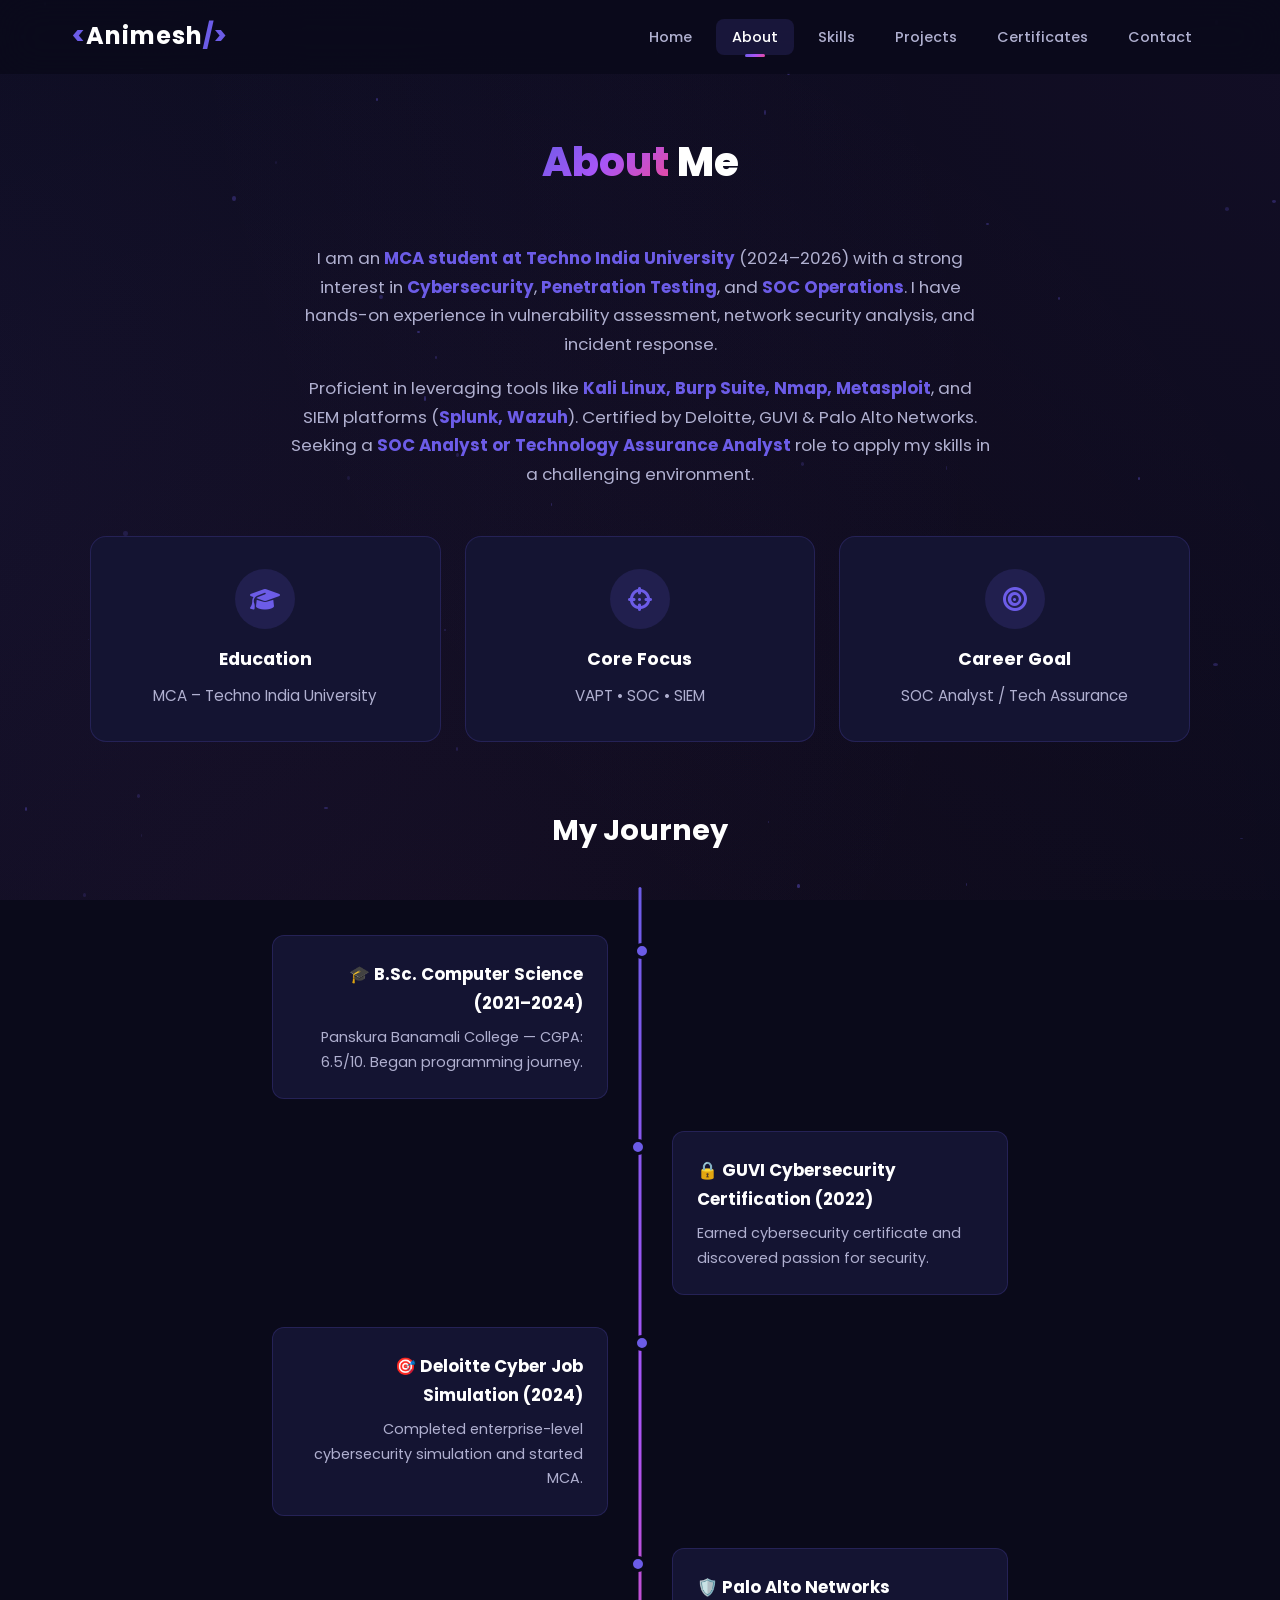
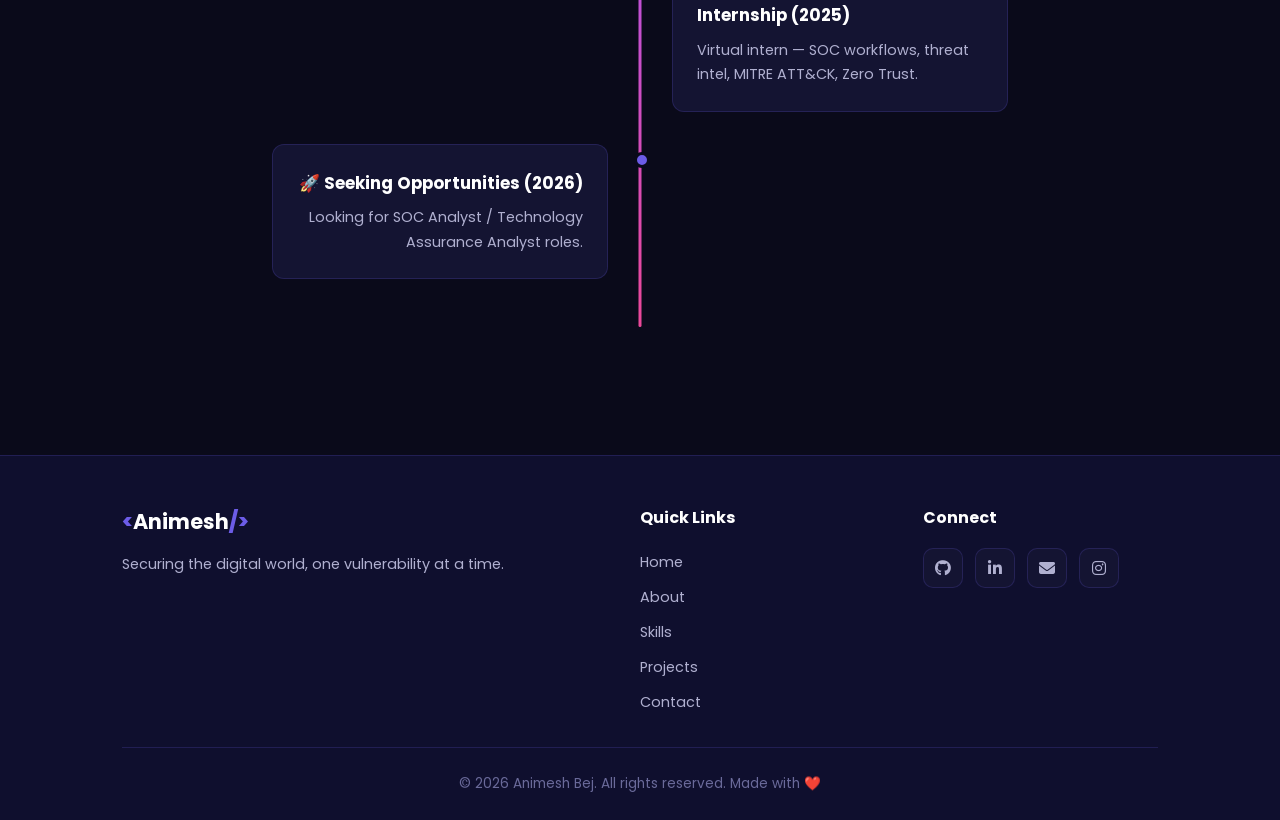
==== about.html @ 4a4074b8 "Initial commit - Animesh Bej Portfolio" ====
<!DOCTYPE html>
<html lang="en">
<head>
    <meta charset="UTF-8">
    <meta name="viewport" content="width=device-width, initial-scale=1.0">
    <title>About | Animesh Bej</title>
    <link rel="stylesheet" href="assets/css/style.css">
    <link rel="stylesheet" href="https://cdnjs.cloudflare.com/ajax/libs/font-awesome/6.5.1/css/all.min.css">
    <link href="https://fonts.googleapis.com/css2?family=Poppins:wght@300;400;500;600;700;800&display=swap" rel="stylesheet">
</head>
<body>
    <div id="particles"></div>

    <!-- Navigation -->
    <nav class="navbar" id="navbar">
        <div class="nav-container">
            <a href="index.html" class="nav-logo">
                <span class="logo-bracket">&lt;</span>Animesh<span class="logo-bracket">/&gt;</span>
            </a>
            <ul class="nav-links" id="navLinks">
                <li><a href="index.html">Home</a></li>
                <li><a href="about.html" class="active">About</a></li>
                <li><a href="skills.html">Skills</a></li>
                <li><a href="projects.html">Projects</a></li>
                <li><a href="certificates.html">Certificates</a></li>
                <li><a href="contact.html">Contact</a></li>
            </ul>
            <div class="hamburger" id="hamburger">
                <span></span>
                <span></span>
                <span></span>
            </div>
        </div>
    </nav>

    <!-- About Section -->
    <section class="page-section">
        <div class="section-container">
            <h1 class="section-title" data-aos="fade-up">
                <span class="title-accent">About</span> Me
            </h1>

            <div class="about-content">
                <div class="about-text" data-aos="fade-right">
                    <p>
                        I am an <strong>MCA student at Techno India University</strong> (2024–2026) with a strong 
                        interest in <strong>Cybersecurity</strong>, <strong>Penetration Testing</strong>, and 
                        <strong>SOC Operations</strong>. I have hands-on experience in vulnerability assessment, 
                        network security analysis, and incident response.
                    </p>
                    <p>
                        Proficient in leveraging tools like <strong>Kali Linux, Burp Suite, Nmap, Metasploit</strong>, 
                        and SIEM platforms (<strong>Splunk, Wazuh</strong>). Certified by Deloitte, GUVI & Palo Alto Networks. 
                        Seeking a <strong>SOC Analyst or Technology Assurance Analyst</strong> role to apply my skills 
                        in a challenging environment.
                    </p>
                </div>

                <div class="about-cards">
                    <div class="info-card" data-aos="fade-up" data-aos-delay="100">
                        <div class="card-icon">
                            <i class="fas fa-graduation-cap"></i>
                        </div>
                        <h3>Education</h3>
                        <p>MCA – Techno India University</p>
                    </div>

                    <div class="info-card" data-aos="fade-up" data-aos-delay="200">
                        <div class="card-icon">
                            <i class="fas fa-crosshairs"></i>
                        </div>
                        <h3>Core Focus</h3>
                        <p>VAPT • SOC • SIEM</p>
                    </div>

                    <div class="info-card" data-aos="fade-up" data-aos-delay="300">
                        <div class="card-icon">
                            <i class="fas fa-bullseye"></i>
                        </div>
                        <h3>Career Goal</h3>
                        <p>SOC Analyst / Tech Assurance</p>
                    </div>
                </div>
            </div>

            <!-- Timeline -->
            <div class="timeline-section" data-aos="fade-up">
                <h2 class="sub-title">My Journey</h2>
                <div class="timeline">
                    <div class="timeline-item left">
                        <div class="timeline-content">
                            <div class="timeline-dot"></div>
                            <h3>🎓 B.Sc. Computer Science (2021–2024)</h3>
                            <p>Panskura Banamali College — CGPA: 6.5/10. Began programming journey.</p>
                        </div>
                    </div>
                    <div class="timeline-item right">
                        <div class="timeline-content">
                            <div class="timeline-dot"></div>
                            <h3>🔒 GUVI Cybersecurity Certification (2022)</h3>
                            <p>Earned cybersecurity certificate and discovered passion for security.</p>
                        </div>
                    </div>
                    <div class="timeline-item left">
                        <div class="timeline-content">
                            <div class="timeline-dot"></div>
                            <h3>🎯 Deloitte Cyber Job Simulation (2024)</h3>
                            <p>Completed enterprise-level cybersecurity simulation and started MCA.</p>
                        </div>
                    </div>
                    <div class="timeline-item right">
                        <div class="timeline-content">
                            <div class="timeline-dot"></div>
                            <h3>🛡️ Palo Alto Networks Internship (2025)</h3>
                            <p>Virtual intern — SOC workflows, threat intel, MITRE ATT&CK, Zero Trust.</p>
                        </div>
                    </div>
                    <div class="timeline-item left">
                        <div class="timeline-content">
                            <div class="timeline-dot"></div>
                            <h3>🚀 Seeking Opportunities (2026)</h3>
                            <p>Looking for SOC Analyst / Technology Assurance Analyst roles.</p>
                        </div>
                    </div>
                </div>
            </div>
        </div>
    </section>

    <!-- Footer -->
    <footer class="footer">
        <div class="footer-container">
            <div class="footer-content">
                <div class="footer-brand">
                    <a href="index.html" class="footer-logo">
                        <span class="logo-bracket">&lt;</span>Animesh<span class="logo-bracket">/&gt;</span>
                    </a>
                    <p>Securing the digital world, one vulnerability at a time.</p>
                </div>
                <div class="footer-links">
                    <h4>Quick Links</h4>
                    <ul>
                        <li><a href="index.html">Home</a></li>
                        <li><a href="about.html">About</a></li>
                        <li><a href="skills.html">Skills</a></li>
                        <li><a href="projects.html">Projects</a></li>
                        <li><a href="contact.html">Contact</a></li>
                    </ul>
                </div>
                <div class="footer-social">
                    <h4>Connect</h4>
                    <div class="social-links">
                        <a href="https://github.com/animeshbejtechno" target="_blank"><i class="fab fa-github"></i></a>
                        <a href="https://www.linkedin.com/in/animesh-bej-489b39345" target="_blank"><i class="fab fa-linkedin-in"></i></a>
                        <a href="mailto:animeshbej399@gmail.com"><i class="fas fa-envelope"></i></a>
                        <a href="https://www.instagram.com/animeshbej" target="_blank"><i class="fab fa-instagram"></i></a>
                    </div>
                </div>
            </div>
            <div class="footer-bottom">
                <p>&copy; 2026 Animesh Bej. All rights reserved. Made with ❤️</p>
            </div>
        </div>
    </footer>

    <script src="assets/js/main.js"></script>
</body>
</html>
---- assets/css/style.css ----
/* ========================================
   PORTFOLIO - STYLE.CSS
   Modern Dark Theme Portfolio
   ======================================== */

/* --- CSS Variables --- */
:root {
    --bg-primary: #0a0a1a;
    --bg-secondary: #0f0f2e;
    --bg-card: #141432;
    --bg-card-hover: #1a1a40;
    --text-primary: #ffffff;
    --text-secondary: #b0b0d0;
    --text-muted: #6a6a9a;
    --accent-primary: #6c5ce7;
    --accent-secondary: #a855f7;
    --accent-gradient: linear-gradient(135deg, #6c5ce7, #a855f7, #ec4899);
    --accent-glow: rgba(108, 92, 231, 0.4);
    --border-color: rgba(108, 92, 231, 0.2);
    --shadow-color: rgba(0, 0, 0, 0.3);
    --card-shadow: 0 8px 32px rgba(0, 0, 0, 0.3);
    --transition: all 0.3s cubic-bezier(0.4, 0, 0.2, 1);
    --font-family: 'Poppins', sans-serif;
}

/* --- Reset & Base --- */
*, *::before, *::after {
    margin: 0;
    padding: 0;
    box-sizing: border-box;
}

html {
    scroll-behavior: smooth;
    font-size: 16px;
}

body {
    font-family: var(--font-family);
    background-color: var(--bg-primary);
    color: var(--text-primary);
    line-height: 1.7;
    overflow-x: hidden;
    position: relative;
}

a {
    text-decoration: none;
    color: inherit;
    transition: var(--transition);
}

img {
    max-width: 100%;
    display: block;
}

ul {
    list-style: none;
}

/* --- Particles Background --- */
#particles {
    position: fixed;
    top: 0;
    left: 0;
    width: 100%;
    height: 100%;
    z-index: -1;
    background: var(--bg-primary);
    overflow: hidden;
}

#particles::before {
    content: '';
    position: absolute;
    top: -50%;
    left: -50%;
    width: 200%;
    height: 200%;
    background: radial-gradient(circle at 20% 50%, rgba(108, 92, 231, 0.08) 0%, transparent 50%),
                radial-gradient(circle at 80% 20%, rgba(168, 85, 247, 0.06) 0%, transparent 50%),
                radial-gradient(circle at 40% 80%, rgba(236, 72, 153, 0.04) 0%, transparent 50%);
    animation: bgFloat 20s ease-in-out infinite;
}

@keyframes bgFloat {
    0%, 100% { transform: translate(0, 0) rotate(0deg); }
    33% { transform: translate(30px, -30px) rotate(1deg); }
    66% { transform: translate(-20px, 20px) rotate(-1deg); }
}

/* --- Navigation --- */
.navbar {
    position: fixed;
    top: 0;
    left: 0;
    right: 0;
    z-index: 1000;
    padding: 1rem 0;
    transition: var(--transition);
    backdrop-filter: blur(20px);
    -webkit-backdrop-filter: blur(20px);
    background: rgba(10, 10, 26, 0.85);
    border-bottom: 1px solid transparent;
}

.navbar.scrolled {
    padding: 0.6rem 0;
    background: rgba(10, 10, 26, 0.95);
    border-bottom: 1px solid var(--border-color);
    box-shadow: 0 4px 30px rgba(0, 0, 0, 0.3);
}

.nav-container {
    max-width: 1200px;
    margin: 0 auto;
    padding: 0 2rem;
    display: flex;
    justify-content: space-between;
    align-items: center;
}

.nav-logo {
    font-size: 1.5rem;
    font-weight: 700;
    color: var(--text-primary);
    letter-spacing: 1px;
}

.logo-bracket {
    color: var(--accent-primary);
    font-weight: 800;
}

.nav-links {
    display: flex;
    gap: 0.5rem;
}

.nav-links a {
    padding: 0.5rem 1rem;
    border-radius: 8px;
    font-size: 0.9rem;
    font-weight: 500;
    color: var(--text-secondary);
    position: relative;
    transition: var(--transition);
}

.nav-links a:hover,
.nav-links a.active {
    color: var(--text-primary);
    background: rgba(108, 92, 231, 0.15);
}

.nav-links a.active::after {
    content: '';
    position: absolute;
    bottom: -2px;
    left: 50%;
    transform: translateX(-50%);
    width: 20px;
    height: 3px;
    background: var(--accent-gradient);
    border-radius: 10px;
}

/* Hamburger */
.hamburger {
    display: none;
    flex-direction: column;
    gap: 5px;
    cursor: pointer;
    z-index: 1001;
}

.hamburger span {
    width: 28px;
    height: 3px;
    background: var(--text-primary);
    border-radius: 3px;
    transition: var(--transition);
}

.hamburger.active span:nth-child(1) {
    transform: rotate(45deg) translate(5px, 6px);
}

.hamburger.active span:nth-child(2) {
    opacity: 0;
}

.hamburger.active span:nth-child(3) {
    transform: rotate(-45deg) translate(5px, -6px);
}

/* --- Hero Section --- */
.hero {
    min-height: 100vh;
    display: flex;
    flex-direction: column;
    justify-content: center;
    align-items: center;
    padding: 8rem 2rem 4rem;
    position: relative;
}

.hero-content {
    max-width: 1200px;
    width: 100%;
    display: flex;
    align-items: center;
    justify-content: space-between;
    gap: 4rem;
}

.hero-text {
    flex: 1;
}

.hero-greeting {
    font-size: 1.1rem;
    color: var(--accent-primary);
    font-weight: 500;
    margin-bottom: 0.5rem;
    animation: fadeInUp 0.8s ease-out;
}

.hero-name {
    font-size: 4rem;
    font-weight: 800;
    background: var(--accent-gradient);
    -webkit-background-clip: text;
    -webkit-text-fill-color: transparent;
    background-clip: text;
    line-height: 1.1;
    margin-bottom: 1rem;
    animation: fadeInUp 0.8s ease-out 0.2s both;
}

.hero-title {
    font-size: 1.5rem;
    font-weight: 600;
    color: var(--text-secondary);
    margin-bottom: 1.5rem;
    min-height: 2.5rem;
    animation: fadeInUp 0.8s ease-out 0.4s both;
}

.typing-wrapper {
    display: inline-flex;
    align-items: center;
}

.cursor {
    animation: blink 1s infinite;
    color: var(--accent-primary);
    font-weight: 300;
    margin-left: 2px;
}

@keyframes blink {
    0%, 50% { opacity: 1; }
    51%, 100% { opacity: 0; }
}

.hero-description {
    font-size: 1rem;
    color: var(--text-secondary);
    max-width: 500px;
    margin-bottom: 2rem;
    animation: fadeInUp 0.8s ease-out 0.6s both;
}

.hero-buttons {
    display: flex;
    gap: 1rem;
    margin-bottom: 2rem;
    animation: fadeInUp 0.8s ease-out 0.8s both;
}

.hero-social {
    display: flex;
    gap: 1rem;
    animation: fadeInUp 0.8s ease-out 1s both;
}

.social-icon {
    width: 45px;
    height: 45px;
    display: flex;
    align-items: center;
    justify-content: center;
    border-radius: 50%;
    background: var(--bg-card);
    border: 1px solid var(--border-color);
    color: var(--text-secondary);
    font-size: 1.1rem;
    transition: var(--transition);
}

.social-icon:hover {
    background: var(--accent-primary);
    color: white;
    border-color: var(--accent-primary);
    transform: translateY(-3px);
    box-shadow: 0 8px 25px var(--accent-glow);
}

/* Hero Image */
.hero-image {
    flex: 0 0 350px;
    animation: fadeInRight 1s ease-out 0.5s both;
}

.image-wrapper {
    position: relative;
    width: 320px;
    height: 320px;
    margin: 0 auto;
}

.image-wrapper img {
    width: 100%;
    height: 100%;
    object-fit: cover;
    border-radius: 50%;
    border: 4px solid var(--accent-primary);
    position: relative;
    z-index: 2;
}

.image-glow {
    position: absolute;
    top: -10px;
    left: -10px;
    right: -10px;
    bottom: -10px;
    border-radius: 50%;
    background: var(--accent-gradient);
    opacity: 0.3;
    filter: blur(30px);
    animation: glowPulse 3s ease-in-out infinite;
    z-index: 1;
}

@keyframes glowPulse {
    0%, 100% { opacity: 0.3; transform: scale(1); }
    50% { opacity: 0.5; transform: scale(1.05); }
}

/* Hiring Banner */
.hiring-banner {
    margin-top: 3rem;
    padding: 1.5rem 2rem;
    background: var(--bg-card);
    border: 1px solid var(--border-color);
    border-radius: 16px;
    text-align: center;
    position: relative;
    overflow: hidden;
    animation: fadeInUp 0.8s ease-out 1.2s both;
    max-width: 700px;
}

.banner-pulse {
    position: absolute;
    top: 0;
    left: 0;
    right: 0;
    height: 3px;
    background: var(--accent-gradient);
    animation: shimmer 2s linear infinite;
}

@keyframes shimmer {
    0% { transform: translateX(-100%); }
    100% { transform: translateX(100%); }
}

.hiring-banner p {
    color: var(--text-secondary);
    margin-bottom: 1rem;
    font-size: 0.95rem;
}

/* Scroll Indicator */
.scroll-indicator {
    position: absolute;
    bottom: 2rem;
    left: 50%;
    transform: translateX(-50%);
    display: flex;
    flex-direction: column;
    align-items: center;
    gap: 0.5rem;
    animation: fadeInUp 0.8s ease-out 1.4s both;
}

.mouse {
    width: 25px;
    height: 40px;
    border: 2px solid var(--text-muted);
    border-radius: 15px;
    display: flex;
    justify-content: center;
    padding-top: 8px;
}

.wheel {
    width: 4px;
    height: 8px;
    background: var(--accent-primary);
    border-radius: 2px;
    animation: scrollWheel 2s infinite;
}

@keyframes scrollWheel {
    0% { opacity: 1; transform: translateY(0); }
    100% { opacity: 0; transform: translateY(12px); }
}

.scroll-indicator p {
    font-size: 0.75rem;
    color: var(--text-muted);
    letter-spacing: 2px;
    text-transform: uppercase;
}

/* --- Buttons --- */
.btn {
    display: inline-flex;
    align-items: center;
    gap: 0.5rem;
    padding: 0.8rem 1.8rem;
    border-radius: 12px;
    font-family: var(--font-family);
    font-size: 0.95rem;
    font-weight: 600;
    cursor: pointer;
    border: none;
    transition: var(--transition);
}

.btn-primary {
    background: var(--accent-gradient);
    color: white;
    box-shadow: 0 4px 20px var(--accent-glow);
}

.btn-primary:hover {
    transform: translateY(-2px);
    box-shadow: 0 8px 30px var(--accent-glow);
}

.btn-secondary {
    background: transparent;
    color: var(--text-primary);
    border: 2px solid var(--border-color);
}

.btn-secondary:hover {
    border-color: var(--accent-primary);
    background: rgba(108, 92, 231, 0.1);
    transform: translateY(-2px);
}

.btn-glow {
    background: var(--accent-gradient);
    color: white;
    padding: 0.7rem 2rem;
    border-radius: 10px;
    font-weight: 600;
    animation: btnGlow 2s ease-in-out infinite;
}

@keyframes btnGlow {
    0%, 100% { box-shadow: 0 4px 20px var(--accent-glow); }
    50% { box-shadow: 0 4px 40px var(--accent-glow); }
}

.btn-full {
    width: 100%;
    justify-content: center;
}

/* --- Page Section --- */
.page-section {
    min-height: 100vh;
    padding: 8rem 2rem 4rem;
}

.section-container {
    max-width: 1100px;
    margin: 0 auto;
}

.section-title {
    font-size: 2.5rem;
    font-weight: 800;
    text-align: center;
    margin-bottom: 3rem;
}

.title-accent {
    background: var(--accent-gradient);
    -webkit-background-clip: text;
    -webkit-text-fill-color: transparent;
    background-clip: text;
}

.sub-title {
    font-size: 1.8rem;
    text-align: center;
    margin: 3rem 0 2rem;
    color: var(--text-primary);
}

/* --- About Page --- */
.about-content {
    margin-bottom: 3rem;
}

.about-text {
    text-align: center;
    max-width: 700px;
    margin: 0 auto 3rem;
}

.about-text p {
    color: var(--text-secondary);
    margin-bottom: 1rem;
    font-size: 1.05rem;
}

.about-text strong {
    color: var(--accent-primary);
}

.about-cards {
    display: grid;
    grid-template-columns: repeat(auto-fit, minmax(250px, 1fr));
    gap: 1.5rem;
}

.info-card {
    background: var(--bg-card);
    border: 1px solid var(--border-color);
    border-radius: 16px;
    padding: 2rem;
    text-align: center;
    transition: var(--transition);
}

.info-card:hover {
    transform: translateY(-5px);
    border-color: var(--accent-primary);
    box-shadow: 0 10px 40px rgba(108, 92, 231, 0.15);
}

.card-icon {
    width: 60px;
    height: 60px;
    margin: 0 auto 1rem;
    display: flex;
    align-items: center;
    justify-content: center;
    border-radius: 50%;
    background: rgba(108, 92, 231, 0.15);
    color: var(--accent-primary);
    font-size: 1.5rem;
}

.info-card h3 {
    font-size: 1.1rem;
    margin-bottom: 0.5rem;
}

.info-card p {
    color: var(--text-secondary);
    font-size: 0.95rem;
}

/* Timeline */
.timeline-section {
    margin-top: 4rem;
}

.timeline {
    position: relative;
    max-width: 800px;
    margin: 0 auto;
    padding: 2rem 0;
}

.timeline::before {
    content: '';
    position: absolute;
    left: 50%;
    transform: translateX(-50%);
    top: 0;
    bottom: 0;
    width: 3px;
    background: var(--accent-gradient);
    border-radius: 3px;
}

.timeline-item {
    width: 50%;
    padding: 1rem 2rem;
    position: relative;
}

.timeline-item.left {
    left: 0;
    text-align: right;
}

.timeline-item.right {
    left: 50%;
}

.timeline-content {
    background: var(--bg-card);
    border: 1px solid var(--border-color);
    border-radius: 12px;
    padding: 1.5rem;
    transition: var(--transition);
}

.timeline-content:hover {
    transform: translateY(-3px);
    border-color: var(--accent-primary);
    box-shadow: var(--card-shadow);
}

.timeline-dot {
    position: absolute;
    width: 16px;
    height: 16px;
    background: var(--accent-primary);
    border-radius: 50%;
    top: 1.5rem;
    border: 3px solid var(--bg-primary);
}

.timeline-item.left .timeline-dot {
    right: -10px;
}

.timeline-item.right .timeline-dot {
    left: -10px;
}

.timeline-content h3 {
    font-size: 1.05rem;
    margin-bottom: 0.5rem;
}

.timeline-content p {
    color: var(--text-secondary);
    font-size: 0.9rem;
}

/* --- Skills Page --- */
.skills-grid {
    display: grid;
    grid-template-columns: repeat(auto-fit, minmax(480px, 1fr));
    gap: 2rem;
}

.skill-category {
    background: var(--bg-card);
    border: 1px solid var(--border-color);
    border-radius: 16px;
    padding: 2rem;
    transition: var(--transition);
}

.skill-category:hover {
    border-color: var(--accent-primary);
    box-shadow: 0 10px 40px rgba(108, 92, 231, 0.1);
}

.category-header {
    display: flex;
    align-items: center;
    gap: 0.75rem;
    margin-bottom: 1.5rem;
}

.category-header i {
    font-size: 1.5rem;
    color: var(--accent-primary);
}

.category-header h3 {
    font-size: 1.2rem;
    font-weight: 700;
}

.skill-items {
    display: flex;
    flex-direction: column;
    gap: 1.2rem;
}

.skill-item {
    width: 100%;
}

.skill-info {
    display: flex;
    justify-content: space-between;
    margin-bottom: 0.4rem;
    font-size: 0.9rem;
}

.skill-info span:first-child {
    color: var(--text-primary);
    font-weight: 500;
}

.skill-info span:last-child {
    color: var(--accent-primary);
    font-weight: 600;
}

.skill-bar {
    width: 100%;
    height: 8px;
    background: rgba(108, 92, 231, 0.1);
    border-radius: 10px;
    overflow: hidden;
}

.skill-progress {
    height: 100%;
    border-radius: 10px;
    background: var(--accent-gradient);
    width: 0%;
    transition: width 1.5s cubic-bezier(0.4, 0, 0.2, 1);
}

.skill-progress.animate {
    /* Width set by data-progress attribute via JS */
}

/* --- Projects Page --- */
.projects-grid {
    display: grid;
    grid-template-columns: repeat(auto-fit, minmax(300px, 1fr));
    gap: 2rem;
}

.project-card {
    background: var(--bg-card);
    border: 1px solid var(--border-color);
    border-radius: 16px;
    overflow: hidden;
    transition: var(--transition);
}

.project-card:hover {
    transform: translateY(-8px);
    border-color: var(--accent-primary);
    box-shadow: 0 20px 60px rgba(108, 92, 231, 0.15);
}

.project-image {
    position: relative;
    height: 200px;
    overflow: hidden;
}

.project-placeholder {
    width: 100%;
    height: 100%;
    background: linear-gradient(135deg, var(--bg-secondary), var(--bg-card));
    display: flex;
    align-items: center;
    justify-content: center;
}

.project-placeholder i {
    font-size: 4rem;
    color: var(--accent-primary);
    opacity: 0.5;
}

.project-overlay {
    position: absolute;
    top: 0;
    left: 0;
    right: 0;
    bottom: 0;
    background: rgba(10, 10, 26, 0.85);
    display: flex;
    align-items: center;
    justify-content: center;
    opacity: 0;
    transition: var(--transition);
}

.project-card:hover .project-overlay {
    opacity: 1;
}

.project-links {
    display: flex;
    gap: 1rem;
}

.project-link {
    width: 50px;
    height: 50px;
    display: flex;
    align-items: center;
    justify-content: center;
    border-radius: 50%;
    background: var(--accent-primary);
    color: white;
    font-size: 1.2rem;
    transform: translateY(20px);
    transition: var(--transition);
}

.project-card:hover .project-link {
    transform: translateY(0);
}

.project-link:hover {
    background: var(--accent-secondary);
    transform: scale(1.1) translateY(0) !important;
}

.project-info {
    padding: 1.5rem;
}

.project-info h3 {
    font-size: 1.15rem;
    font-weight: 700;
    margin-bottom: 0.75rem;
}

.project-info p {
    color: var(--text-secondary);
    font-size: 0.9rem;
    margin-bottom: 1rem;
    line-height: 1.6;
}

.project-tags {
    display: flex;
    flex-wrap: wrap;
    gap: 0.5rem;
}

.tag {
    padding: 0.25rem 0.75rem;
    background: rgba(108, 92, 231, 0.15);
    color: var(--accent-primary);
    border-radius: 20px;
    font-size: 0.78rem;
    font-weight: 500;
    border: 1px solid rgba(108, 92, 231, 0.25);
}

/* --- Certificates Page --- */
.certificates-grid {
    display: grid;
    grid-template-columns: repeat(auto-fit, minmax(280px, 1fr));
    gap: 1.5rem;
}

.certificate-card {
    background: var(--bg-card);
    border: 1px solid var(--border-color);
    border-radius: 16px;
    padding: 2rem;
    display: flex;
    gap: 1.5rem;
    align-items: flex-start;
    transition: var(--transition);
}

.certificate-card:hover {
    transform: translateY(-5px);
    border-color: var(--accent-primary);
    box-shadow: 0 10px 40px rgba(108, 92, 231, 0.15);
}

.cert-icon {
    width: 55px;
    height: 55px;
    flex-shrink: 0;
    display: flex;
    align-items: center;
    justify-content: center;
    border-radius: 12px;
    background: rgba(108, 92, 231, 0.15);
    color: var(--accent-primary);
    font-size: 1.5rem;
}

.cert-info h3 {
    font-size: 1.05rem;
    font-weight: 700;
    margin-bottom: 0.4rem;
}

.cert-issuer, .cert-date {
    color: var(--text-secondary);
    font-size: 0.85rem;
    margin-bottom: 0.3rem;
}

.cert-issuer i, .cert-date i {
    margin-right: 0.4rem;
    color: var(--accent-primary);
    font-size: 0.8rem;
}

.cert-link {
    display: inline-flex;
    align-items: center;
    gap: 0.4rem;
    color: var(--accent-primary);
    font-size: 0.85rem;
    font-weight: 600;
    margin-top: 0.5rem;
}

.cert-link:hover {
    color: var(--accent-secondary);
}

.cert-note {
    text-align: center;
    margin-top: 2rem;
    padding: 1rem;
    background: rgba(108, 92, 231, 0.08);
    border: 1px solid var(--border-color);
    border-radius: 10px;
}

.cert-note p {
    color: var(--text-muted);
    font-size: 0.9rem;
}

.cert-note i {
    color: var(--accent-primary);
    margin-right: 0.5rem;
}

/* --- Contact Page --- */
.contact-intro {
    text-align: center;
    color: var(--text-secondary);
    max-width: 600px;
    margin: -1rem auto 3rem;
    font-size: 1.05rem;
}

.contact-grid {
    display: grid;
    grid-template-columns: 1fr 1fr;
    gap: 3rem;
    align-items: start;
}

.contact-cards {
    display: flex;
    flex-direction: column;
    gap: 1rem;
}

.contact-card {
    display: flex;
    align-items: center;
    gap: 1.2rem;
    padding: 1.2rem 1.5rem;
    background: var(--bg-card);
    border: 1px solid var(--border-color);
    border-radius: 12px;
    transition: var(--transition);
}

.contact-card:hover {
    transform: translateX(8px);
    border-color: var(--accent-primary);
    box-shadow: 0 5px 25px rgba(108, 92, 231, 0.1);
}

.contact-icon {
    width: 50px;
    height: 50px;
    display: flex;
    align-items: center;
    justify-content: center;
    border-radius: 12px;
    font-size: 1.2rem;
    flex-shrink: 0;
}

.phone-icon { background: rgba(34, 197, 94, 0.15); color: #22c55e; }
.email-icon { background: rgba(239, 68, 68, 0.15); color: #ef4444; }
.linkedin-icon { background: rgba(59, 130, 246, 0.15); color: #3b82f6; }
.github-icon { background: rgba(255, 255, 255, 0.1); color: #ffffff; }
.insta-icon { background: rgba(236, 72, 153, 0.15); color: #ec4899; }

.contact-details h3 {
    font-size: 0.95rem;
    font-weight: 600;
}

.contact-details p {
    color: var(--text-secondary);
    font-size: 0.85rem;
}

/* Contact Form */
.contact-form-wrapper {
    background: var(--bg-card);
    border: 1px solid var(--border-color);
    border-radius: 16px;
    padding: 2rem;
}

.contact-form {
    display: flex;
    flex-direction: column;
    gap: 1.2rem;
}

.form-group {
    display: flex;
    flex-direction: column;
    gap: 0.4rem;
}

.form-group label {
    font-size: 0.85rem;
    font-weight: 500;
    color: var(--text-secondary);
}

.form-group label i {
    margin-right: 0.4rem;
    color: var(--accent-primary);
}

.form-group input,
.form-group textarea {
    padding: 0.8rem 1rem;
    border-radius: 10px;
    border: 1px solid var(--border-color);
    background: var(--bg-secondary);
    color: var(--text-primary);
    font-family: var(--font-family);
    font-size: 0.95rem;
    transition: var(--transition);
    outline: none;
}

.form-group input:focus,
.form-group textarea:focus {
    border-color: var(--accent-primary);
    box-shadow: 0 0 0 3px rgba(108, 92, 231, 0.1);
}

.form-group textarea {
    resize: vertical;
    min-height: 120px;
}

/* CTA Banner */
.cta-banner {
    margin-top: 3rem;
    padding: 2rem;
    background: var(--bg-card);
    border: 1px solid var(--border-color);
    border-radius: 16px;
    text-align: center;
}

.cta-banner h3 {
    font-size: 1.2rem;
    margin-bottom: 1.2rem;
    color: var(--text-secondary);
}

/* --- Footer --- */
.footer {
    background: var(--bg-secondary);
    border-top: 1px solid var(--border-color);
    padding: 3rem 0 0;
    margin-top: 4rem;
}

.footer-container {
    max-width: 1100px;
    margin: 0 auto;
    padding: 0 2rem;
}

.footer-content {
    display: grid;
    grid-template-columns: 2fr 1fr 1fr;
    gap: 3rem;
    padding-bottom: 2rem;
}

.footer-brand p {
    color: var(--text-secondary);
    margin-top: 0.75rem;
    font-size: 0.9rem;
}

.footer-logo {
    font-size: 1.3rem;
    font-weight: 700;
}

.footer-links h4,
.footer-social h4 {
    font-size: 1rem;
    margin-bottom: 1rem;
    color: var(--text-primary);
}

.footer-links ul {
    display: flex;
    flex-direction: column;
    gap: 0.5rem;
}

.footer-links a {
    color: var(--text-secondary);
    font-size: 0.9rem;
}

.footer-links a:hover {
    color: var(--accent-primary);
    padding-left: 5px;
}

.social-links {
    display: flex;
    gap: 0.75rem;
}

.social-links a {
    width: 40px;
    height: 40px;
    display: flex;
    align-items: center;
    justify-content: center;
    border-radius: 10px;
    background: var(--bg-card);
    color: var(--text-secondary);
    border: 1px solid var(--border-color);
    transition: var(--transition);
}

.social-links a:hover {
    background: var(--accent-primary);
    color: white;
    border-color: var(--accent-primary);
    transform: translateY(-3px);
}

.footer-bottom {
    text-align: center;
    padding: 1.5rem 0;
    border-top: 1px solid var(--border-color);
}

.footer-bottom p {
    color: var(--text-muted);
    font-size: 0.85rem;
}

/* --- Animations --- */
@keyframes fadeInUp {
    from {
        opacity: 0;
        transform: translateY(30px);
    }
    to {
        opacity: 1;
        transform: translateY(0);
    }
}

@keyframes fadeInRight {
    from {
        opacity: 0;
        transform: translateX(50px);
    }
    to {
        opacity: 1;
        transform: translateX(0);
    }
}

/* AOS-like animation on scroll */
[data-aos] {
    opacity: 0;
    transform: translateY(30px);
    transition: opacity 0.6s ease-out, transform 0.6s ease-out;
}

[data-aos].aos-animate {
    opacity: 1;
    transform: translateY(0);
}

[data-aos="fade-right"] {
    transform: translateX(-30px);
}

[data-aos="fade-right"].aos-animate {
    transform: translateX(0);
}

[data-aos="fade-left"] {
    transform: translateX(30px);
}

[data-aos="fade-left"].aos-animate {
    transform: translateX(0);
}

/* --- Responsive Design --- */
@media (max-width: 992px) {
    .hero-content {
        flex-direction: column-reverse;
        text-align: center;
    }

    .hero-image {
        flex: 0 0 auto;
    }

    .image-wrapper {
        width: 250px;
        height: 250px;
    }

    .hero-name {
        font-size: 3rem;
    }

    .hero-description {
        margin-left: auto;
        margin-right: auto;
    }

    .hero-buttons {
        justify-content: center;
    }

    .hero-social {
        justify-content: center;
    }

    .skills-grid {
        grid-template-columns: 1fr;
    }

    .contact-grid {
        grid-template-columns: 1fr;
    }

    .footer-content {
        grid-template-columns: 1fr;
        text-align: center;
    }

    .social-links {
        justify-content: center;
    }

    .timeline::before {
        left: 20px;
    }

    .timeline-item {
        width: 100%;
        padding-left: 50px;
        text-align: left;
    }

    .timeline-item.left,
    .timeline-item.right {
        left: 0;
    }

    .timeline-item.left .timeline-dot,
    .timeline-item.right .timeline-dot {
        left: 12px;
        right: auto;
    }
}

@media (max-width: 768px) {
    .hamburger {
        display: flex;
    }

    .nav-links {
        position: fixed;
        top: 0;
        right: -100%;
        width: 280px;
        height: 100vh;
        background: var(--bg-secondary);
        flex-direction: column;
        padding: 5rem 2rem 2rem;
        gap: 0.5rem;
        transition: right 0.4s cubic-bezier(0.4, 0, 0.2, 1);
        border-left: 1px solid var(--border-color);
        z-index: 999;
    }

    .nav-links.active {
        right: 0;
    }

    .nav-links a {
        padding: 0.8rem 1rem;
        font-size: 1rem;
    }

    .hero {
        padding: 6rem 1.5rem 3rem;
    }

    .hero-name {
        font-size: 2.5rem;
    }

    .hero-title {
        font-size: 1.2rem;
    }

    .hero-buttons {
        flex-direction: column;
        align-items: center;
    }

    .section-title {
        font-size: 2rem;
    }

    .projects-grid {
        grid-template-columns: 1fr;
    }

    .certificates-grid {
        grid-template-columns: 1fr;
    }

    .page-section {
        padding: 6rem 1.5rem 3rem;
    }
}

@media (max-width: 480px) {
    .hero-name {
        font-size: 2rem;
    }

    .image-wrapper {
        width: 200px;
        height: 200px;
    }

    .section-title {
        font-size: 1.7rem;
    }

    .about-cards {
        grid-template-columns: 1fr;
    }
}
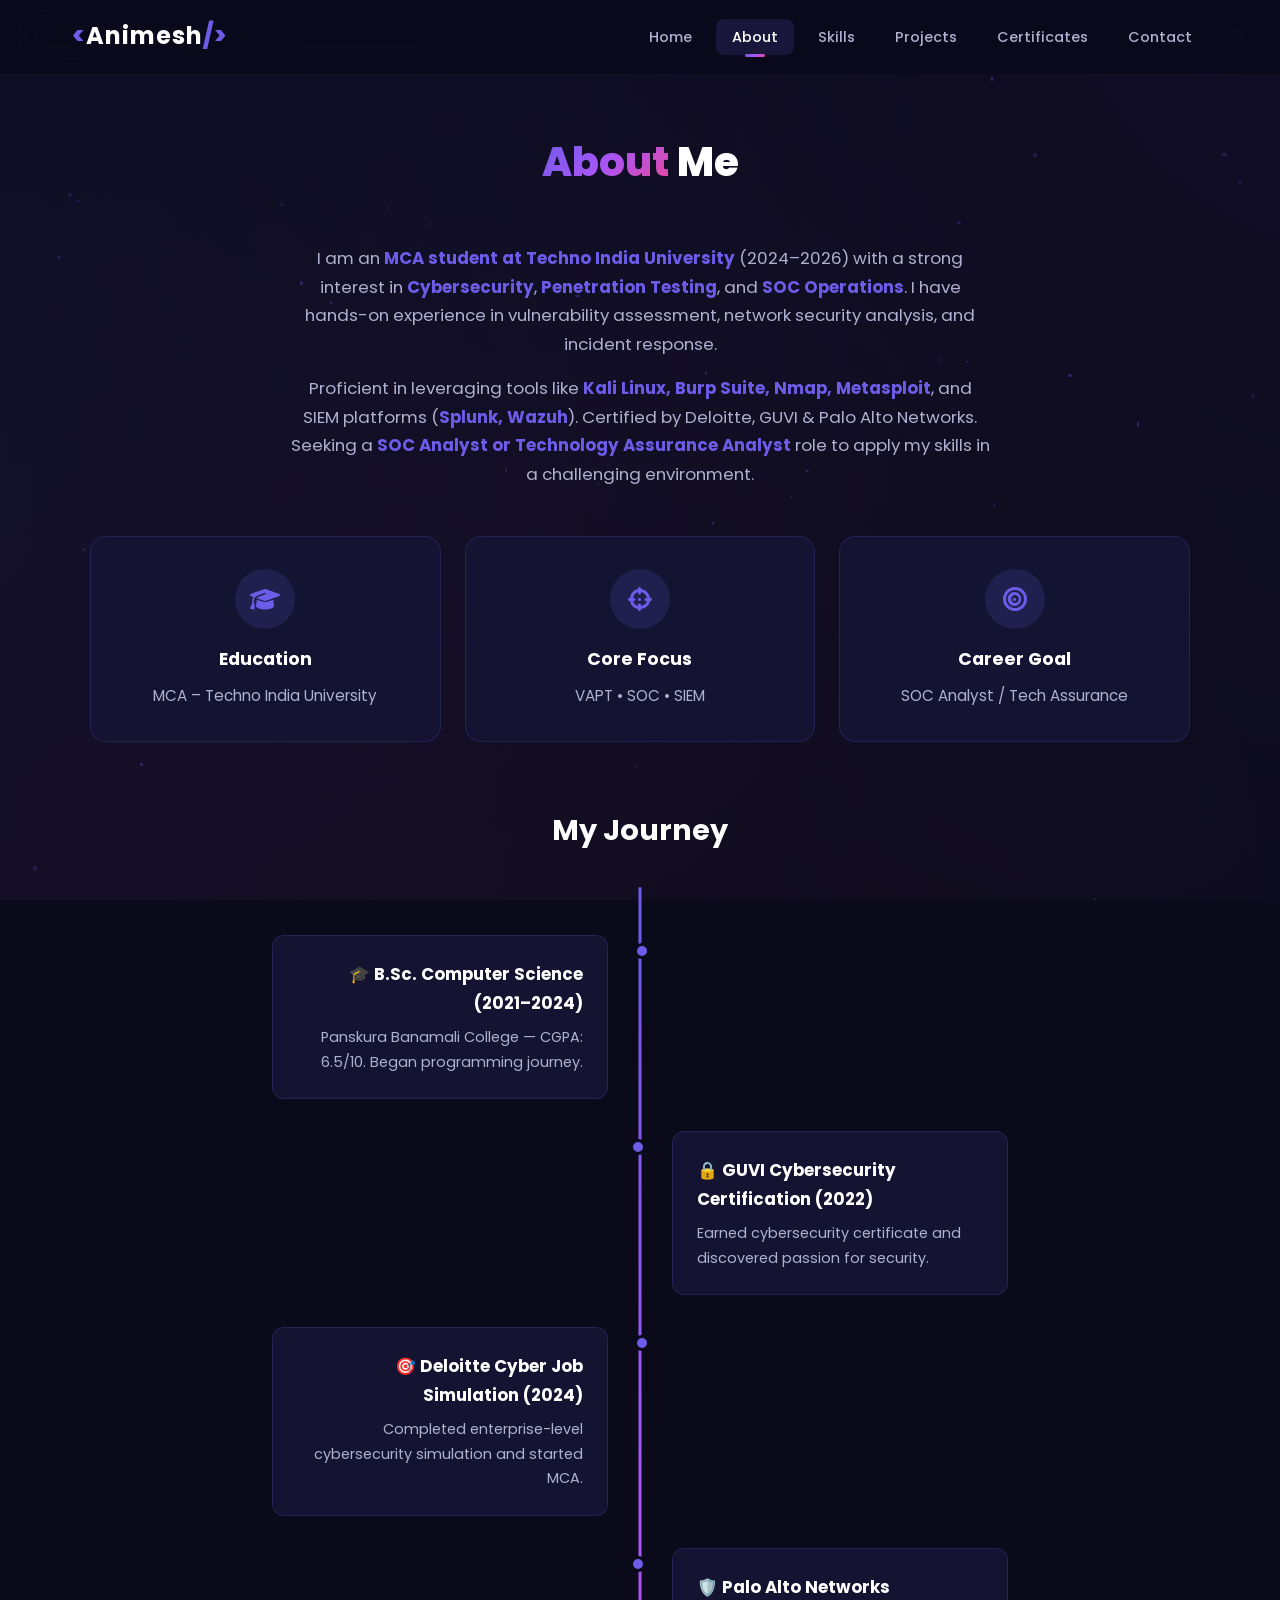
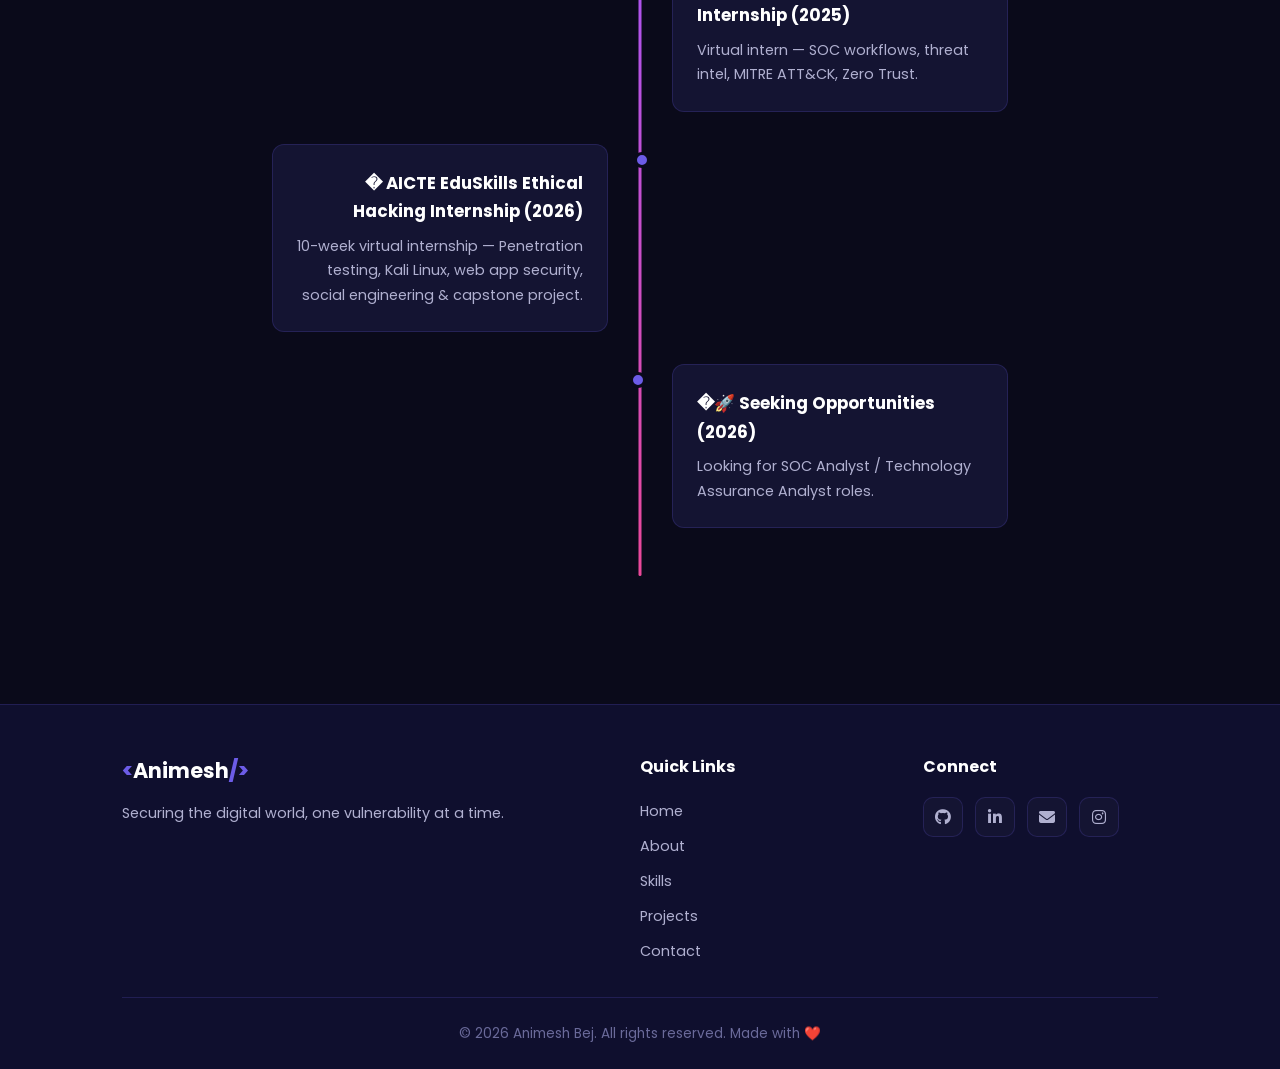
==== commit a042afd5: "Add AICTE EduSkills Ethical Hacking Internship to portfolio" ====
--- a/about.html
+++ b/about.html
@@ -118,7 +118,14 @@
                     <div class="timeline-item left">
                         <div class="timeline-content">
                             <div class="timeline-dot"></div>
-                            <h3>🚀 Seeking Opportunities (2026)</h3>
+                            <h3>� AICTE EduSkills Ethical Hacking Internship (2026)</h3>
+                            <p>10-week virtual internship — Penetration testing, Kali Linux, web app security, social engineering & capstone project.</p>
+                        </div>
+                    </div>
+                    <div class="timeline-item right">
+                        <div class="timeline-content">
+                            <div class="timeline-dot"></div>
+                            <h3>�🚀 Seeking Opportunities (2026)</h3>
                             <p>Looking for SOC Analyst / Technology Assurance Analyst roles.</p>
                         </div>
                     </div>
